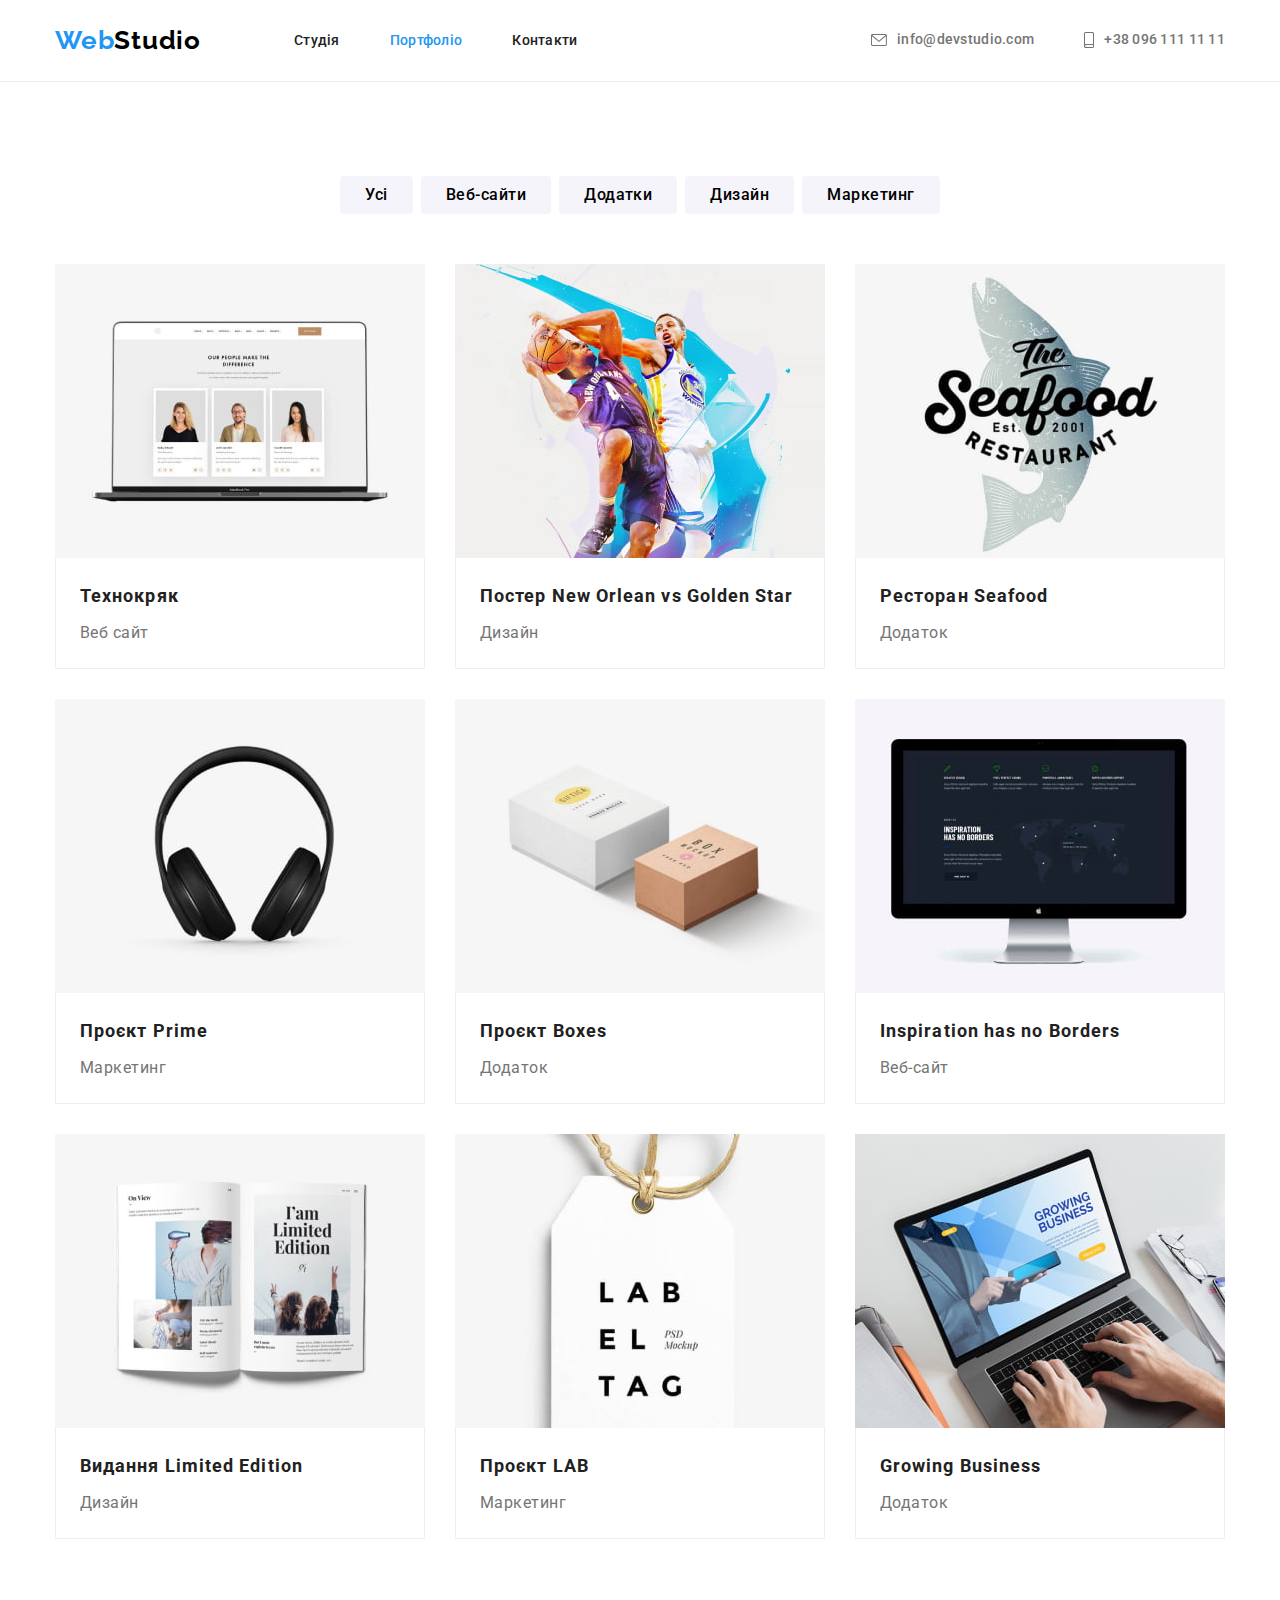
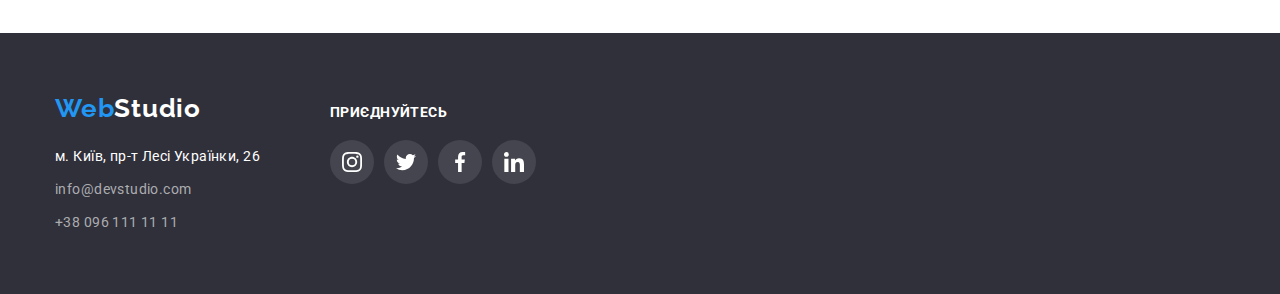
==== portfolio.html @ 72d2dbab "Initial commit" ====
<!DOCTYPE html>
<html lang="en">

<head>
  <meta charset="UTF-8" />
  <meta http-equiv="X-UA-Compatible" content="IE=edge" />
  <meta name="viewport" content="width=device-width, initial-scale=1.0" />
  <title>goit-markup-hw-04</title>
  <link rel="preconnect" href="https://fonts.googleapis.com" />
  <link rel="preconnect" href="https://fonts.gstatic.com" crossorigin />
  <link href="https://fonts.googleapis.com/css2?family=Raleway:wght@700&family=Roboto:wght@400;500;700;900&display=swap"
    rel="stylesheet" />
  <link href="./css/modern-normalize.css" rel="stylesheet" />
  <link href="./css/styles.css" rel="stylesheet" />
</head>

<body>
  <header class="header">
    <div class="container header-line">
      <a class="header-logo-link link" href="./index.html">Web<span class="header-logo-link-text">Studio</span>
      </a>
      <nav class="header-navigation">
        <ul class="header-navigation-list list">
          <li class="header-navigation-item">
            <a class="header-navigation-item-link link" href="./index.html">Студія</a>
          </li>
          <li class="header-navigation-item">
            <a class="header-navigation-item-link link current " href="./portfolio.html">Портфоліо</a>
          </li>
          <li class="header-navigation-item">
            <a class="header-navigation-item-link link" href="#">Контакти</a>
          </li>
        </ul>
      </nav>
      <ul class="header-contacts-list list">
        <li class="header-contacts-item">
          <a class="header-contacts-item-link link" href="mailto:info@devstudio.com">
            <svg class="header-icon" width="16" height="12">
              <use href="./images/svg-icons/icons.svg#icon-envelope"></use>
            </svg>info@devstudio.com</a>
        </li>
        <li class="header-contacts-item">
          <a class="header-contacts-item-link link" href="tel:+380961111111">
            <svg class="header-icon" width="10" height="16">
              <use href="./images/svg-icons/icons.svg#icon-smartphone"></use>
            </svg>+38 096 111 11 11</a>
        </li>
      </ul>
    </div>
  </header>

  <main>
    <section class="section-portfolio section">
      <div class="container">
        <h1 class="visually-hidden">Проекти</h1>
        <ul class="portfolio-buttons-list list">
          <li class="portfolio-buttons-item"> <button type="button" class="portfolio-buttons">Усі</button></li>
          <li class="portfolio-buttons-item"><button type="button" class="portfolio-buttons">Веб-сайти</button></li>
          <li class="portfolio-buttons-item"><button type="button" class="portfolio-buttons">Додатки</button></li>
          <li class="portfolio-buttons-item"><button type="button" class="portfolio-buttons">Дизайн</button></li>
          <li class="portfolio-buttons-item"><button type="button" class="portfolio-buttons">Маркетинг</button></li>
        </ul>

        <ul class="portfolio-list list">
          <li class="portfolio-item">
            <a href="#" class="portfolio-list-link link">
              <img src="./images/portfolio/portf-foto.jpg" width="370" height="294" alt="photo technocryak" />
              <div class="portfolio-indents">
                <h2 class="portfolio-item-name">Технокряк</h2>
                <p class="portfolio-item-function">Веб сайт</p>
              </div>
            </a>
          </li>
          <li class="portfolio-item">
            <a href="#" class="portfolio-list-link link">
              <img src="./images/portfolio/portf-basket.jpg" width="370" height="294"
                alt="photo new orlean vs golden star" />
              <div class="portfolio-indents">
                <h2 class="portfolio-item-name">Постер New Orlean vs Golden Star</h2>
                <p class="portfolio-item-function">Дизайн</p>
              </div>
            </a>
          </li>
          <li class="portfolio-item">
            <a href="#" class="portfolio-list-link link">
              <img src="./images/portfolio/portf-seafood.jpg" width="370" height="294" alt="photo sea food" />
              <div class="portfolio-indents">
                <h2 class="portfolio-item-name">Ресторан Seafood</h2>
                <p class="portfolio-item-function">Додаток</p>
              </div>
            </a>
          </li>
          <li class="portfolio-item">
            <a href="#" class="portfolio-list-link link">
              <img src="./images/portfolio/portf-prime.jpg" width="370" height="294" alt="photo prime" />
              <div class="portfolio-indents">
                <h2 class="portfolio-item-name">Проєкт Prime</h2>
                <p class="portfolio-item-function">Маркетинг</p>
              </div>
            </a>
          </li>
          <li class="portfolio-item">
            <a href="#" class="portfolio-list-link link">
              <img src="./images/portfolio/portf-boxes.jpg" width="370" height="294" alt="photo boxes" />
              <div class="portfolio-indents">
                <h2 class="portfolio-item-name">Проєкт Boxes</h2>
                <p class="portfolio-item-function">Додаток</p>
              </div>
            </a>
          </li>
          <li class="portfolio-item">
            <a href="#" class="portfolio-list-link link">
              <img src="./images/portfolio/portf-inspiration.jpg" width="370" height="294" alt="photo inspiration" />
              <div class="portfolio-indents">
                <h2 class="portfolio-item-name">Inspiration has no Borders</h2>
                <p class="portfolio-item-function">Веб-сайт</p>
              </div>
            </a>
          </li>
          <li class="portfolio-item">
            <a href="#" class="portfolio-list-link link">
              <img src="./images/portfolio/portf-limited.jpg" width="370" height="294" alt="photo limited edition" />
              <div class="portfolio-indents">
                <h2 class="portfolio-item-name">Видання Limited Edition</h2>
                <p class="portfolio-item-function">Дизайн</p>
              </div>
            </a>
          </li>
          <li class="portfolio-item">
            <a href="#" class="portfolio-list-link link">
              <img src="./images/portfolio/portf-lab.jpg" width="370" height="294" alt="photo project lab" />
              <div class="portfolio-indents">
                <h2 class="portfolio-item-name">Проєкт LAB</h2>
                <p class="portfolio-item-function">Маркетинг</p>
              </div>
            </a>
          </li>
          <li class="portfolio-item">
            <a href="#" class="portfolio-list-link link">
              <img src="./images/portfolio/portf-growing.jpg" width="370" height="294" alt="photo growing business" />
              <div class="portfolio-indents">
                <h2 class="portfolio-item-name">Growing Business</h2>
                <p class="portfolio-item-function">Додаток</p>
              </div>
            </a>
          </li>
        </ul>
      </div>
    </section>
  </main>
  <footer class="footer">
    <div class="container footer-flex">
      <div class="footer-div-address">
        <a class="footer-logo-link link" href="#">Web<span class="footer-logo-link-text">Studio</span></a>
        <address class="footer-address">
          <ul class="list">
            <li class="footer-address-item">
              <a class="footer-item-contacts-link link" href="https://goo.gl/maps/wLXQXu6J5ZDQXyrRA" target="_blank"
                rel="noopener nofollow noreferrer">м. Київ, пр-т Лесі Українки, 26</a>
            </li>
            <li class="footer-address-item">
              <a class="footer-item-link link" href="mailto:info@devstudio.com">info@devstudio.com</a>
            </li>
            <li class="footer-address-item">
              <a class="footer-item-link link" href="tel:+380961111111">+38 096 111 11 11</a>
            </li>
          </ul>
        </address>
      </div>
      <!-- join -->
      <div class="footer-join">
        <p class="footer-join-title">Приєднуйтесь</p>
        <ul class="footer-join-list list">
          <li class="footer-join-item"><a class="footer-join-link link" href="#">
              <svg class="footer-join-icon" width="20" height="20">
                <use href="./images/svg-icons/icons.svg#icon-instagram"></use>
              </svg>
            </a>
          </li>
          <li class="footer-join-item"><a class="footer-join-link link" href="#">
              <svg class="footer-join-icon" width="20" height="20">
                <use href="./images/svg-icons/icons.svg#icon-twitter"></use>
              </svg>
            </a>
          </li>
          <li class="footer-join-item"><a class="footer-join-link link" href="#">
              <svg class="footer-join-icon" width="20" height="20">
                <use href="./images/svg-icons/icons.svg#icon-facebook"></use>
              </svg>
            </a>
          </li>
          <li class="footer-join-item"><a class="footer-join-link link" href="#">
              <svg class="footer-join-icon" width="20" height="20">
                <use href="./images/svg-icons/icons.svg#icon-linkedin"></use>
              </svg>
            </a>
          </li>
        </ul>
      </div>
    </div>
  </footer>
</body>

</html>
---- css/styles.css ----
/* Variables */
:root {
  --basic-dark: #2f303a;
  --basic-blue: #2196f3;
  --basic-white: #fff;
  --basic-gray: rgba(255, 255, 255, 0.6);
  --join-link-background: rgba(255, 255, 255, 0.1);
  --text-grey-footer: #acacb0;
  --text-black-full: #000;
  --text-black-color: #212121;
  --text-lightgray-color: #757575;
  --background-our-team: #f5f4fa;
  --secondary-accent-color: #188CE8;
  --social-icons-grey: #AFB1B8;
  --portfolio-indents: #eeeeee;
  --header-border-color: #ececec;
  --font-logo: "Raleway", sans-serif;
  --font-main: "Roboto", sans-serif;
}

body {
  font-family: var(--font-main);
  font-size: 14px;
  letter-spacing: 0.03em;
  font-style: normal;
  color: var(--text-black-color);
}

*,
*::before,
*::after {
  box-sizing: border-box;
}

h1,
h2,
h3,
p {
  margin: 0;
}

img {
  display: block;
  max-width: 100%;
  height: auto;
}

.list {
  padding: 0;
  margin: 0;
  list-style: none;
}

.link {
  text-decoration: none;
}

/*****HEADER start*****/
.container {
  width: 1200px;
  margin-left: auto;
  margin-right: auto;
  padding-left: 15px;
  padding-right: 15px;
}

.section {
  padding-top: 94px;
  padding-bottom: 94px;
}

.header-line,
.header-navigation-list,
.header-contacts-list {
  display: flex;
  align-items: center;
}

.header-logo-link {
  margin-right: 93px;
}

.header-contacts-list {
  margin-left: auto;
}

.header-navigation-item:not(:last-child) {
  margin-right: 50px;
}

.header-navigation-list,
.header-contacts-list {
  padding-top: 32px;
  padding-bottom: 32px;
}

.header-contacts-item:not(:last-child) {
  margin-right: 50px;
}

.header {
  border-bottom: 1px solid var(--header-border-color);
}

.header-logo-link,
.footer-logo-link {
  color: var(--basic-blue);
  font-family: var(--font-logo);
  font-weight: 700;
  font-size: 26px;
  line-height: 1.19;
  letter-spacing: 0.03em;
}

.header-logo-link-text,
.footer-logo-link-text {
  color: var(--text-black-full);
}

.header-navigation-item-link.current {
  color: var(--basic-blue);
}

.header-navigation-item-link:hover,
.header-contacts-item-link:hover,
.footer-item-contacts-link:hover,
.footer-item-link:hover,
.header-navigation-item-link:focus,
.header-contacts-item-link:focus,
.footer-item-contacts-link:focus,
.footer-item-link:focus {
  color: var(--basic-blue);
}

.header-navigation-item-link,
.header-contacts-item-link {
  font-weight: 500;
  Line-height: 1.14;
  letter-spacing: 0.02em;
}

.header-navigation-item-link {
  color: var(--text-black-color);
}

.header-contacts-item-link {
  display: flex;
  align-items: center;
  color: var(--text-lightgray-color);
}

.header-icon {
  margin-right: 10px;
  fill: currentColor;
}

/*************** MAIN start *******************/
/*****section - effective-solutions-HERO start*****/
.section-effective-solutions {
  padding: 200px 0;
  margin: 0;
  background-color: var(--basic-dark);
  text-align: center;
}

.hero-bg {
  max-width: 1600px;
  margin-left: auto;
  margin-right: auto;
  background-image: linear-gradient(to right,
      rgba(47, 48, 58, 0.4),
      rgba(47, 48, 58, 0.4)),
    url(../images/hero-bg/hero-bg.jpg);
  background-repeat: no-repeat;
  background-position: center;
  background-size: cover;
}

.effective-solutions-title {
  margin: 0;
  margin-bottom: 30px;
  color: var(--basic-white);
  font-weight: 900;
  font-size: 44px;
  line-height: calc(60/44);
  letter-spacing: 0.06em;
  text-transform: uppercase;
  text-align: center;
}

.effective-solutions-buttons {
  display: inline-block;
  padding: 10px 32px;
  background-color: var(--basic-blue);
  color: var(--basic-white);
  font-weight: 700;
  font-size: 16px;
  line-height: 1.87;
  letter-spacing: 0.06em;
  border: 1px solid transparent;
  border-radius: 4px;
  box-shadow: 0px 4px 4px rgb(0 0 0 / 15%);
  cursor: pointer;
}

.effective-solutions-buttons:hover {
  background-color: var(--secondary-accent-color);
}

/*****section - features start*****/
.visually-hidden {
  position: absolute;
  width: 1px;
  height: 1px;
  margin: -1px;
  border: 0;
  padding: 0;
  white-space: nowrap;
  clip-path: inset(100%);
  clip: rect(0 0 0 0);
  overflow: hidden;
}

.features-item-div {
  display: flex;
  align-items: center;
  justify-content: center;
  width: 270px;
  height: 120px;
  margin-bottom: 30px;
  background-color: var(--background-our-team);
  border-radius: 4px;
}

.features-icon-group {
  width: 70px;
  height: 70px;
}

.features-item-title {
  margin-bottom: 10px;
  font-weight: 700;
  font-size: 14px;
  line-height: calc(16.41/14);
  text-transform: uppercase;
}

.features-list {
  display: flex;
}

.features-item {
  margin-right: 30px;
  width: 270px;
}

.features-item:last-child {
  margin-right: 0;
}

.features-list-text {
  color: var(--text-lightgray-color);
  line-height: calc(24/14);
}

/*****section - our-business start*****/
.our-business-title,
.our-team-title,
.section-clients-title {
  margin: 0;
  padding: 0;
  margin-bottom: 50px;
  font-weight: 700;
  font-size: 36px;
  line-height: 1.17;
  letter-spacing: 0.03em;
  text-align: center;
}

.section-our-business {
  padding-top: 0;
}

.our-business-list {
  display: flex;
  justify-content: space-between;
  flex-wrap: wrap;
}

.our-business-item:not(:last-child) {
  margin-right: 30px;
}

/*****section - our-team start*****/
.section-our-team {
  background-color: var(--background-our-team);
}

.our-team-item-name {
  margin-bottom: 10px;
  margin-top: 0;
  font-weight: 500;
  font-size: 16px;
  line-height: 1.19;
  text-align: center;
  letter-spacing: 0.03em;
}

.our-team-item-function {
  margin: 0;
  font-size: 16px;
  color: var(--text-lightgray-color);
  line-height: 1.19;
  letter-spacing: 0.03em;
  text-align: center;
}

.our-team-list {
  display: flex;
  flex-wrap: wrap;
  justify-content: space-between;
}

.our-team-item {
  background-color: var(--basic-white);
  margin-right: 30px;
  box-shadow: 0px 1px 3px rgba(0, 0, 0, 0.12),
    0px 1px 1px rgba(0, 0, 0, 0.14),
    0px 2px 1px rgba(0, 0, 0, 0.2);
  border-radius: 0px 0px 4px 4px;
}

.our-team-item:last-child {
  margin-right: 0;
}

.our-team-indents {
  padding-top: 30px;
  padding-bottom: 30px;
}

/*------ icons social-media ------*/
.social-media {
  display: flex;
  justify-content: center;
  margin-top: 16px;
}

.social-media-item:not(:last-child) {
  margin-right: 10px;
}

.social-media-link {
  display: flex;
  align-items: center;
  justify-content: center;
  width: 44px;
  height: 44px;
  color: var(--social-icons-grey);
  border-radius: 50%;
}

.social-media-link:hover,
.social-media-link:focus {
  background-color: var(--basic-blue);
  color: var(--basic-white);
}

.social-media-icon {
  fill: currentColor;
}

/*--- section ---clients */
.clients-list {
  display: flex;
  justify-content: center;
}

.clients-item:not(:last-child) {
  margin-right: 30px;
}

.clients-link {
  display: flex;
  justify-content: center;
  align-items: center;
  width: 170px;
  height: 92px;
  color: var(--social-icons-grey);
  border: 1px solid var(--social-icons-grey);
  border-radius: 4px;
}

.clients-link:hover,
.clients-link:focus {
  color: var(--basic-blue);
  border-color: var(--basic-blue);
}

.clients-logo {
  fill: currentColor;
}

/*****FOOTER start*****/
.footer {
  background-color: var(--basic-dark);
  padding: 60px 0;
}

.footer-flex {
  display: flex;
  align-items: baseline;
}

.footer-logo-link {
  display: block;
  margin-bottom: 20px;
  line-height: calc(31/26);
}

.footer-item-link {
  color: var(--text-grey-footer);
}

.footer-item-contacts-link,
.footer-logo-link-text {
  color: var(--basic-white);
}

.footer-item-contacts-link,
.footer-item-link {
  line-height: calc(24/14);
  font-style: normal;
  letter-spacing: 0.03em;
}

.footer-div-address {
  margin-right: 70px;
}

.footer-address {
  font-style: normal;
}

.footer-address-item:not(:last-child) {
  margin-bottom: 9px;
}

.footer-join-title {
  margin-bottom: 20px;
  font-weight: bold;
  line-height: calc(16/14);
  color: var(--basic-white);
  text-transform: uppercase;
}

.footer-join-list {
  display: flex;
}

.footer-join-item:not(:last-child) {
  margin-right: 10px;
}

.footer-join-link {
  display: flex;
  justify-content: center;
  align-items: center;
  width: 44px;
  height: 44px;
  color: var(--basic-white);
  background-color: var(--join-link-background);
  border-radius: 50%;
}

.footer-join-link:hover,
.footer-join-link:focus {
  background-color: var(--basic-blue);
}

.footer-join-icon {
  fill: currentColor;
}

/*****PORTFOLIO start*****/
.portfolio-buttons-list,
.portfolio-list {
  display: flex;
  justify-content: center;
  flex-wrap: wrap;
}

.portfolio-buttons-list {
  margin-bottom: 50px;
}

.portfolio-buttons {
  padding: 6px 22px;
  border-radius: 4px;
  font-family: var(--font-main);
  font-weight: 500;
  font-size: 16px;
  line-height: calc(26/16);
  letter-spacing: 0.03em;
  background-color: var(--background-our-team);
  text-align: center;
  border: none;
}

.portfolio-buttons:first-child {
  padding: 6px 25px;
}

.portfolio-buttons-item:not(:last-child) {
  margin-right: 8px;
}

.portfolio-buttons:hover,
.portfolio-buttons:focus {
  background-color: var(--basic-blue);
  color: var(--basic-white);
  box-shadow: 0px 3px 1px rgb(0 0 0 / 10%), 0px 1px 2px rgb(0 0 0 / 8%), 0px 2px 2px rgb(0 0 0 / 12%);
}

.portfolio-buttons:hover {
  cursor: pointer;
}

.portfolio-item-name,
.portfolio-item-function {
  margin: 0;
}

.portfolio-item {
  width: 370px;
  margin-right: 30px;
  margin-bottom: 30px;
}

.portfolio-item:nth-child(3n) {
  margin-right: 0;
}

.portfolio-item:nth-last-child(-n+3) {
  margin-bottom: 0;
}

.portfolio-item-name {
  margin-bottom: 4px;
  font-weight: 700;
  font-size: 18px;
  line-height: 2;
  letter-spacing: 0.06em;
  color: var(--text-black-color);
}

.portfolio-item-function {
  font-size: 16px;
  line-height: calc(30/16);
  letter-spacing: 0.03em;
  color: var(--text-lightgray-color);
}

.portfolio-indents {
  padding: 20px 24px;
  border-right: 1px solid var(--portfolio-indents);
  border-bottom: 1px solid var(--portfolio-indents);
  border-left: 1px solid var(--portfolio-indents);
}

.portfolio-list-link:hover,
.portfolio-list-link:focus {
  display: block;
  box-shadow: 0px 1px 1px rgba(0, 0, 0, 0.12),
    0px 4px 4px rgba(0, 0, 0, 0.06),
    1px 4px 6px rgba(0, 0, 0, 0.16);
}
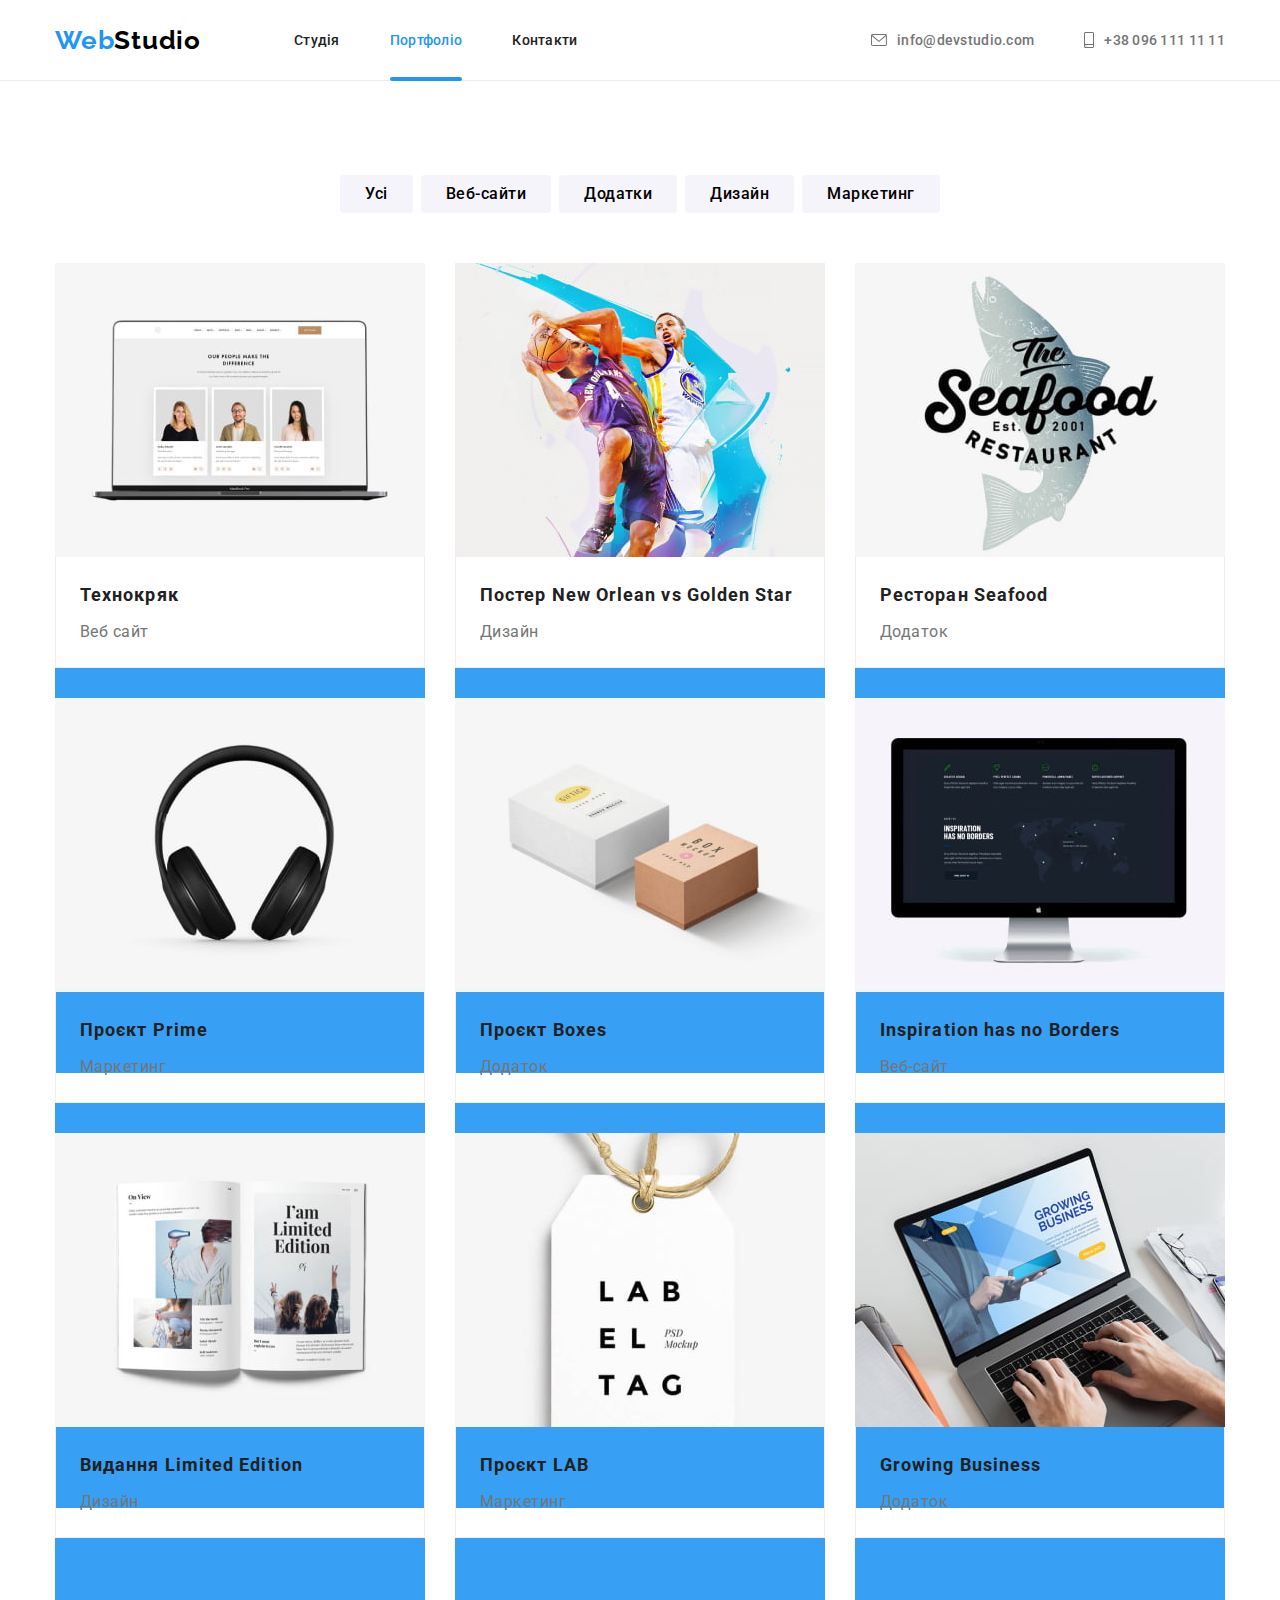
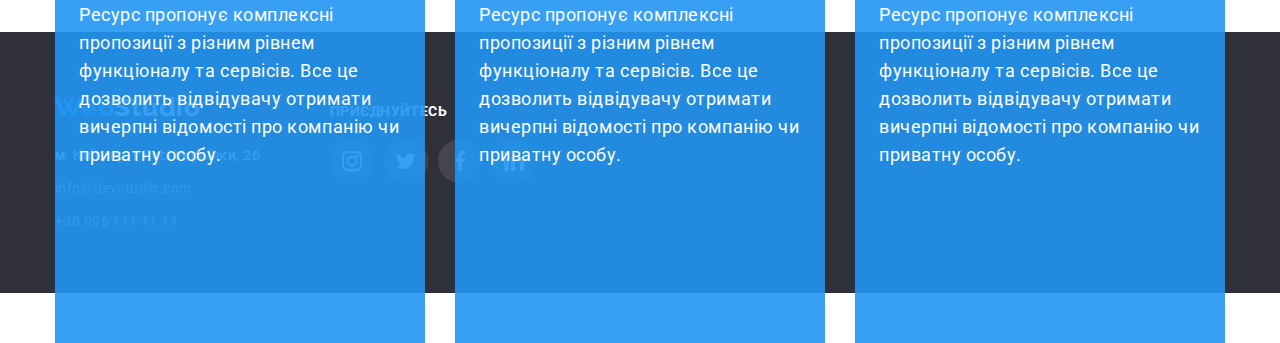
==== commit c4ab7613: "adding overlay - portfolio (does not work properly)" ====
--- a/portfolio.html
+++ b/portfolio.html
@@ -5,7 +5,7 @@
   <meta charset="UTF-8" />
   <meta http-equiv="X-UA-Compatible" content="IE=edge" />
   <meta name="viewport" content="width=device-width, initial-scale=1.0" />
-  <title>goit-markup-hw-04</title>
+  <title>goit-markup-hw-05</title>
   <link rel="preconnect" href="https://fonts.googleapis.com" />
   <link rel="preconnect" href="https://fonts.gstatic.com" crossorigin />
   <link href="https://fonts.googleapis.com/css2?family=Raleway:wght@700&family=Roboto:wght@400;500;700;900&display=swap"
@@ -65,6 +65,13 @@
           <li class="portfolio-item">
             <a href="#" class="portfolio-list-link link">
               <img src="./images/portfolio/portf-foto.jpg" width="370" height="294" alt="photo technocryak" />
+              <div class="portfolio-overlay">
+                <p class="portfolio-overlay-description">Ресурс пропонує комплексні пропозиції з різним рівнем
+                  функціоналу
+                  та сервісів. Все це дозволить відвідувачу отримати
+                  вичерпні відомості про компанію чи приватну особу.
+                </p>
+              </div>
               <div class="portfolio-indents">
                 <h2 class="portfolio-item-name">Технокряк</h2>
                 <p class="portfolio-item-function">Веб сайт</p>
@@ -75,6 +82,13 @@
             <a href="#" class="portfolio-list-link link">
               <img src="./images/portfolio/portf-basket.jpg" width="370" height="294"
                 alt="photo new orlean vs golden star" />
+              <div class="portfolio-overlay">
+                <p class="portfolio-overlay-description">Ресурс пропонує комплексні пропозиції з різним рівнем
+                  функціоналу
+                  та сервісів. Все це дозволить відвідувачу отримати
+                  вичерпні відомості про компанію чи приватну особу.
+                </p>
+              </div>
               <div class="portfolio-indents">
                 <h2 class="portfolio-item-name">Постер New Orlean vs Golden Star</h2>
                 <p class="portfolio-item-function">Дизайн</p>
@@ -84,6 +98,13 @@
           <li class="portfolio-item">
             <a href="#" class="portfolio-list-link link">
               <img src="./images/portfolio/portf-seafood.jpg" width="370" height="294" alt="photo sea food" />
+              <div class="portfolio-overlay">
+                <p class="portfolio-overlay-description">Ресурс пропонує комплексні пропозиції з різним рівнем
+                  функціоналу
+                  та сервісів. Все це дозволить відвідувачу отримати
+                  вичерпні відомості про компанію чи приватну особу.
+                </p>
+              </div>
               <div class="portfolio-indents">
                 <h2 class="portfolio-item-name">Ресторан Seafood</h2>
                 <p class="portfolio-item-function">Додаток</p>
@@ -93,6 +114,13 @@
           <li class="portfolio-item">
             <a href="#" class="portfolio-list-link link">
               <img src="./images/portfolio/portf-prime.jpg" width="370" height="294" alt="photo prime" />
+              <div class="portfolio-overlay">
+                <p class="portfolio-overlay-description">Ресурс пропонує комплексні пропозиції з різним рівнем
+                  функціоналу
+                  та сервісів. Все це дозволить відвідувачу отримати
+                  вичерпні відомості про компанію чи приватну особу.
+                </p>
+              </div>
               <div class="portfolio-indents">
                 <h2 class="portfolio-item-name">Проєкт Prime</h2>
                 <p class="portfolio-item-function">Маркетинг</p>
@@ -102,6 +130,13 @@
           <li class="portfolio-item">
             <a href="#" class="portfolio-list-link link">
               <img src="./images/portfolio/portf-boxes.jpg" width="370" height="294" alt="photo boxes" />
+              <div class="portfolio-overlay">
+                <p class="portfolio-overlay-description">Ресурс пропонує комплексні пропозиції з різним рівнем
+                  функціоналу
+                  та сервісів. Все це дозволить відвідувачу отримати
+                  вичерпні відомості про компанію чи приватну особу.
+                </p>
+              </div>
               <div class="portfolio-indents">
                 <h2 class="portfolio-item-name">Проєкт Boxes</h2>
                 <p class="portfolio-item-function">Додаток</p>
@@ -111,6 +146,13 @@
           <li class="portfolio-item">
             <a href="#" class="portfolio-list-link link">
               <img src="./images/portfolio/portf-inspiration.jpg" width="370" height="294" alt="photo inspiration" />
+              <div class="portfolio-overlay">
+                <p class="portfolio-overlay-description">Ресурс пропонує комплексні пропозиції з різним рівнем
+                  функціоналу
+                  та сервісів. Все це дозволить відвідувачу отримати
+                  вичерпні відомості про компанію чи приватну особу.
+                </p>
+              </div>
               <div class="portfolio-indents">
                 <h2 class="portfolio-item-name">Inspiration has no Borders</h2>
                 <p class="portfolio-item-function">Веб-сайт</p>
@@ -120,6 +162,13 @@
           <li class="portfolio-item">
             <a href="#" class="portfolio-list-link link">
               <img src="./images/portfolio/portf-limited.jpg" width="370" height="294" alt="photo limited edition" />
+              <div class="portfolio-overlay">
+                <p class="portfolio-overlay-description">Ресурс пропонує комплексні пропозиції з різним рівнем
+                  функціоналу
+                  та сервісів. Все це дозволить відвідувачу отримати
+                  вичерпні відомості про компанію чи приватну особу.
+                </p>
+              </div>
               <div class="portfolio-indents">
                 <h2 class="portfolio-item-name">Видання Limited Edition</h2>
                 <p class="portfolio-item-function">Дизайн</p>
@@ -129,6 +178,13 @@
           <li class="portfolio-item">
             <a href="#" class="portfolio-list-link link">
               <img src="./images/portfolio/portf-lab.jpg" width="370" height="294" alt="photo project lab" />
+              <div class="portfolio-overlay">
+                <p class="portfolio-overlay-description">Ресурс пропонує комплексні пропозиції з різним рівнем
+                  функціоналу
+                  та сервісів. Все це дозволить відвідувачу отримати
+                  вичерпні відомості про компанію чи приватну особу.
+                </p>
+              </div>
               <div class="portfolio-indents">
                 <h2 class="portfolio-item-name">Проєкт LAB</h2>
                 <p class="portfolio-item-function">Маркетинг</p>
@@ -138,6 +194,13 @@
           <li class="portfolio-item">
             <a href="#" class="portfolio-list-link link">
               <img src="./images/portfolio/portf-growing.jpg" width="370" height="294" alt="photo growing business" />
+              <div class="portfolio-overlay">
+                <p class="portfolio-overlay-description">Ресурс пропонує комплексні пропозиції з різним рівнем
+                  функціоналу
+                  та сервісів. Все це дозволить відвідувачу отримати
+                  вичерпні відомості про компанію чи приватну особу.
+                </p>
+              </div>
               <div class="portfolio-indents">
                 <h2 class="portfolio-item-name">Growing Business</h2>
                 <p class="portfolio-item-function">Додаток</p>
--- a/css/styles.css
+++ b/css/styles.css
@@ -12,7 +12,9 @@
   --background-our-team: #f5f4fa;
   --secondary-accent-color: #188CE8;
   --social-icons-grey: #AFB1B8;
+  --our-business-text: rgba(47, 48, 58, 0.8);
   --portfolio-indents: #eeeeee;
+  --portfolio-overlay: rgba(33, 150, 243, 0.9);
   --header-border-color: #ececec;
   --font-logo: "Raleway", sans-serif;
   --font-main: "Roboto", sans-serif;
@@ -88,7 +90,6 @@
   margin-right: 50px;
 }
 
-.header-navigation-list,
 .header-contacts-list {
   padding-top: 32px;
   padding-bottom: 32px;
@@ -132,15 +133,31 @@
   color: var(--basic-blue);
 }
 
+.header-navigation-item-link.current::after {
+  position: absolute;
+  display: block;
+  content: '';
+  width: 100%;
+  height: 4px;
+  border-radius: 2px;
+  bottom: -1px;
+  background-color: var(--basic-blue);
+}
+
 .header-navigation-item-link,
 .header-contacts-item-link {
   font-weight: 500;
-  Line-height: 1.14;
+  Line-height: calc(16/14);
   letter-spacing: 0.02em;
 }
 
 .header-navigation-item-link {
+  position: relative;
+  display: block;
+  padding-top: 32px;
+  padding-bottom: 32px;
   color: var(--text-black-color);
+  transition: color 400ms cubic-bezier(0.4, 0, 0.2, 1);
 }
 
 .header-contacts-item-link {
@@ -291,6 +308,10 @@
   margin-right: 30px;
 }
 
+.our-business-item {
+  position: relative;
+}
+
 /*****section - our-team start*****/
 .section-our-team {
   background-color: var(--background-our-team);
@@ -339,6 +360,21 @@
   padding-bottom: 30px;
 }
 
+.our-business-text {
+  position: absolute;
+  bottom: 0;
+  left: 0;
+  width: 100%;
+  padding: 27px 0px;
+  font-weight: 700;
+  line-height: calc(16/14);
+  letter-spacing: 0.03em;
+  text-align: center;
+  text-transform: uppercase;
+  color: var(--basic-white);
+  background-color: var(--our-business-text);
+}
+
 /*------ icons social-media ------*/
 .social-media {
   display: flex;
@@ -574,4 +610,86 @@
   box-shadow: 0px 1px 1px rgba(0, 0, 0, 0.12),
     0px 4px 4px rgba(0, 0, 0, 0.06),
     1px 4px 6px rgba(0, 0, 0, 0.16);
+}
+
+.portfolio-list-link {
+  position: relative;
+  overflow: hidden;
+}
+
+.portfolio-item:hover .portfolio-overlay {
+  transform: translateY(0);
+}
+
+.portfolio-overlay {
+  position: absolute;
+  display: inline-block;
+  content: '';
+  width: 100%;
+  height: 100%;
+  top: 0;
+  left: 0;
+  background-color: var(--portfolio-overlay);
+  transform: translateY(100%);
+  transition: transform 400ms cubic-bezier(0.4, 0, 0.2, 1);
+}
+
+.portfolio-overlay-description {
+  position: absolute;
+  top: 0;
+  left: 0;
+  padding: 63px 24px;
+  font-size: 18px;
+  line-height: calc(28/18);
+  letter-spacing: 0.03em;
+  color: var(--basic-white);
+}
+
+/* Modal window */
+.backdrop {
+  position: fixed;
+  display: flex;
+  align-items: center;
+  justify-content: center;
+  top: 0;
+  width: 100vw;
+  height: 100vh;
+  background-color: rgba(0, 0, 0, 0.2);
+  transition: opacity 400ms cubic-bezier(0.4, 0, 0.2, 1), visibility 400ms cubic-bezier(0.4, 0, 0.2, 1);
+}
+
+.is-hidden {
+  opacity: 0;
+  pointer-events: none;
+}
+
+.backdrop.is-hidden .modal {
+  transform: scale(2);
+}
+
+.modal {
+  position: relative;
+  width: 528px;
+  min-height: 581px;
+  background-color: var(--basic-white);
+  transition: transform 400ms cubic-bezier(0.7, 0, 0.2, 1);
+  transform: scale(1);
+}
+
+.close-btn {
+  position: absolute;
+  display: flex;
+  align-items: center;
+  justify-content: center;
+  right: 8px;
+  top: 8px;
+  background-color: transparent;
+  width: 30px;
+  height: 30px;
+  border: 1px solid var(--text-black-full);
+  border-radius: 5px;
+}
+
+.close-btn:hover {
+  cursor: pointer;
 }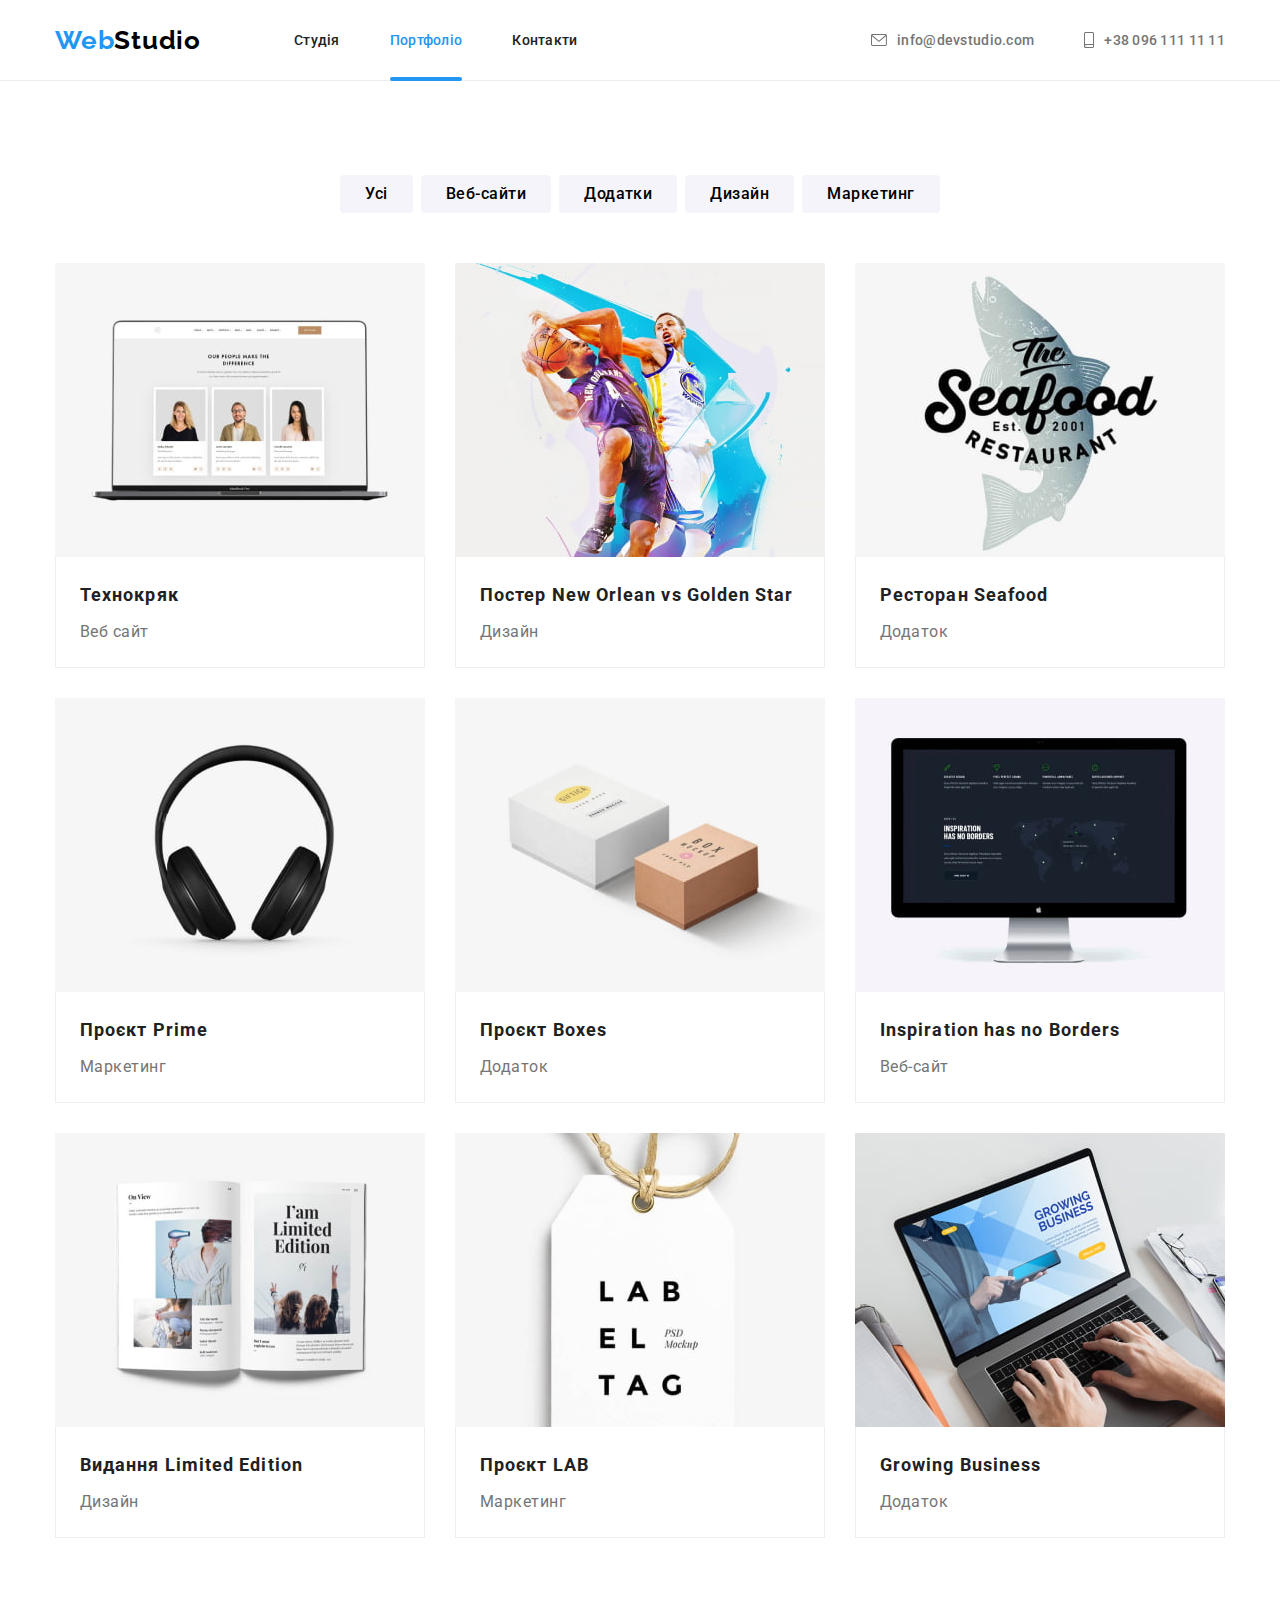
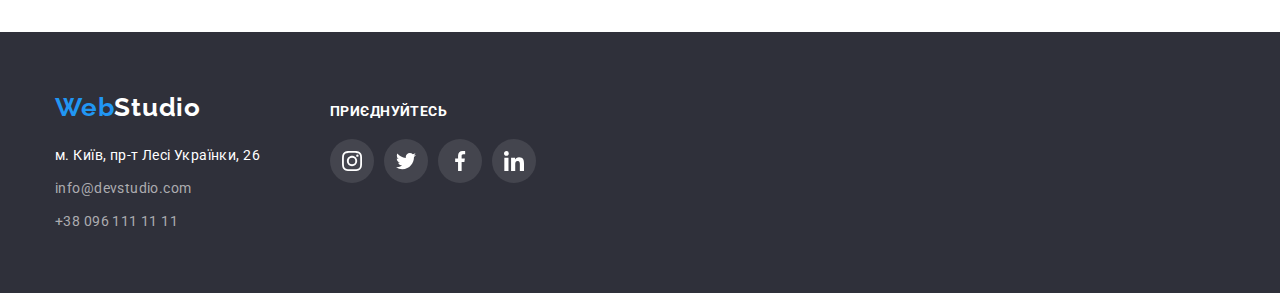
==== commit 1c1958c0: "adding overlay - portfolio" ====
--- a/portfolio.html
+++ b/portfolio.html
@@ -64,13 +64,15 @@
         <ul class="portfolio-list list">
           <li class="portfolio-item">
             <a href="#" class="portfolio-list-link link">
-              <img src="./images/portfolio/portf-foto.jpg" width="370" height="294" alt="photo technocryak" />
-              <div class="portfolio-overlay">
-                <p class="portfolio-overlay-description">Ресурс пропонує комплексні пропозиції з різним рівнем
-                  функціоналу
-                  та сервісів. Все це дозволить відвідувачу отримати
-                  вичерпні відомості про компанію чи приватну особу.
-                </p>
+              <div class="portfolio-description">
+                <img src="./images/portfolio/portf-foto.jpg" width="370" height="294" alt="photo technocryak" />
+                <div class="portfolio-overlay">
+                  <p class="portfolio-overlay-description">Ресурс пропонує комплексні пропозиції з різним рівнем
+                    функціоналу
+                    та сервісів. Все це дозволить відвідувачу отримати
+                    вичерпні відомості про компанію чи приватну особу.
+                  </p>
+                </div>
               </div>
               <div class="portfolio-indents">
                 <h2 class="portfolio-item-name">Технокряк</h2>
@@ -80,14 +82,16 @@
           </li>
           <li class="portfolio-item">
             <a href="#" class="portfolio-list-link link">
-              <img src="./images/portfolio/portf-basket.jpg" width="370" height="294"
-                alt="photo new orlean vs golden star" />
-              <div class="portfolio-overlay">
-                <p class="portfolio-overlay-description">Ресурс пропонує комплексні пропозиції з різним рівнем
-                  функціоналу
-                  та сервісів. Все це дозволить відвідувачу отримати
-                  вичерпні відомості про компанію чи приватну особу.
-                </p>
+              <div class="portfolio-description">
+                <img src="./images/portfolio/portf-basket.jpg" width="370" height="294"
+                  alt="photo new orlean vs golden star" />
+                <div class="portfolio-overlay">
+                  <p class="portfolio-overlay-description">Ресурс пропонує комплексні пропозиції з різним рівнем
+                    функціоналу
+                    та сервісів. Все це дозволить відвідувачу отримати
+                    вичерпні відомості про компанію чи приватну особу.
+                  </p>
+                </div>
               </div>
               <div class="portfolio-indents">
                 <h2 class="portfolio-item-name">Постер New Orlean vs Golden Star</h2>
@@ -97,13 +101,15 @@
           </li>
           <li class="portfolio-item">
             <a href="#" class="portfolio-list-link link">
-              <img src="./images/portfolio/portf-seafood.jpg" width="370" height="294" alt="photo sea food" />
-              <div class="portfolio-overlay">
-                <p class="portfolio-overlay-description">Ресурс пропонує комплексні пропозиції з різним рівнем
-                  функціоналу
-                  та сервісів. Все це дозволить відвідувачу отримати
-                  вичерпні відомості про компанію чи приватну особу.
-                </p>
+              <div class="portfolio-description">
+                <img src="./images/portfolio/portf-seafood.jpg" width="370" height="294" alt="photo sea food" />
+                <div class="portfolio-overlay">
+                  <p class="portfolio-overlay-description">Ресурс пропонує комплексні пропозиції з різним рівнем
+                    функціоналу
+                    та сервісів. Все це дозволить відвідувачу отримати
+                    вичерпні відомості про компанію чи приватну особу.
+                  </p>
+                </div>
               </div>
               <div class="portfolio-indents">
                 <h2 class="portfolio-item-name">Ресторан Seafood</h2>
@@ -113,13 +119,15 @@
           </li>
           <li class="portfolio-item">
             <a href="#" class="portfolio-list-link link">
-              <img src="./images/portfolio/portf-prime.jpg" width="370" height="294" alt="photo prime" />
-              <div class="portfolio-overlay">
-                <p class="portfolio-overlay-description">Ресурс пропонує комплексні пропозиції з різним рівнем
-                  функціоналу
-                  та сервісів. Все це дозволить відвідувачу отримати
-                  вичерпні відомості про компанію чи приватну особу.
-                </p>
+              <div class="portfolio-description">
+                <img src="./images/portfolio/portf-prime.jpg" width="370" height="294" alt="photo prime" />
+                <div class="portfolio-overlay">
+                  <p class="portfolio-overlay-description">Ресурс пропонує комплексні пропозиції з різним рівнем
+                    функціоналу
+                    та сервісів. Все це дозволить відвідувачу отримати
+                    вичерпні відомості про компанію чи приватну особу.
+                  </p>
+                </div>
               </div>
               <div class="portfolio-indents">
                 <h2 class="portfolio-item-name">Проєкт Prime</h2>
@@ -129,13 +137,15 @@
           </li>
           <li class="portfolio-item">
             <a href="#" class="portfolio-list-link link">
-              <img src="./images/portfolio/portf-boxes.jpg" width="370" height="294" alt="photo boxes" />
-              <div class="portfolio-overlay">
-                <p class="portfolio-overlay-description">Ресурс пропонує комплексні пропозиції з різним рівнем
-                  функціоналу
-                  та сервісів. Все це дозволить відвідувачу отримати
-                  вичерпні відомості про компанію чи приватну особу.
-                </p>
+              <div class="portfolio-description">
+                <img src="./images/portfolio/portf-boxes.jpg" width="370" height="294" alt="photo boxes" />
+                <div class="portfolio-overlay">
+                  <p class="portfolio-overlay-description">Ресурс пропонує комплексні пропозиції з різним рівнем
+                    функціоналу
+                    та сервісів. Все це дозволить відвідувачу отримати
+                    вичерпні відомості про компанію чи приватну особу.
+                  </p>
+                </div>
               </div>
               <div class="portfolio-indents">
                 <h2 class="portfolio-item-name">Проєкт Boxes</h2>
@@ -145,13 +155,15 @@
           </li>
           <li class="portfolio-item">
             <a href="#" class="portfolio-list-link link">
-              <img src="./images/portfolio/portf-inspiration.jpg" width="370" height="294" alt="photo inspiration" />
-              <div class="portfolio-overlay">
-                <p class="portfolio-overlay-description">Ресурс пропонує комплексні пропозиції з різним рівнем
-                  функціоналу
-                  та сервісів. Все це дозволить відвідувачу отримати
-                  вичерпні відомості про компанію чи приватну особу.
-                </p>
+              <div class="portfolio-description">
+                <img src="./images/portfolio/portf-inspiration.jpg" width="370" height="294" alt="photo inspiration" />
+                <div class="portfolio-overlay">
+                  <p class="portfolio-overlay-description">Ресурс пропонує комплексні пропозиції з різним рівнем
+                    функціоналу
+                    та сервісів. Все це дозволить відвідувачу отримати
+                    вичерпні відомості про компанію чи приватну особу.
+                  </p>
+                </div>
               </div>
               <div class="portfolio-indents">
                 <h2 class="portfolio-item-name">Inspiration has no Borders</h2>
@@ -161,13 +173,15 @@
           </li>
           <li class="portfolio-item">
             <a href="#" class="portfolio-list-link link">
-              <img src="./images/portfolio/portf-limited.jpg" width="370" height="294" alt="photo limited edition" />
-              <div class="portfolio-overlay">
-                <p class="portfolio-overlay-description">Ресурс пропонує комплексні пропозиції з різним рівнем
-                  функціоналу
-                  та сервісів. Все це дозволить відвідувачу отримати
-                  вичерпні відомості про компанію чи приватну особу.
-                </p>
+              <div class="portfolio-description">
+                <img src="./images/portfolio/portf-limited.jpg" width="370" height="294" alt="photo limited edition" />
+                <div class="portfolio-overlay">
+                  <p class="portfolio-overlay-description">Ресурс пропонує комплексні пропозиції з різним рівнем
+                    функціоналу
+                    та сервісів. Все це дозволить відвідувачу отримати
+                    вичерпні відомості про компанію чи приватну особу.
+                  </p>
+                </div>
               </div>
               <div class="portfolio-indents">
                 <h2 class="portfolio-item-name">Видання Limited Edition</h2>
@@ -177,13 +191,15 @@
           </li>
           <li class="portfolio-item">
             <a href="#" class="portfolio-list-link link">
-              <img src="./images/portfolio/portf-lab.jpg" width="370" height="294" alt="photo project lab" />
-              <div class="portfolio-overlay">
-                <p class="portfolio-overlay-description">Ресурс пропонує комплексні пропозиції з різним рівнем
-                  функціоналу
-                  та сервісів. Все це дозволить відвідувачу отримати
-                  вичерпні відомості про компанію чи приватну особу.
-                </p>
+              <div class="portfolio-description">
+                <img src="./images/portfolio/portf-lab.jpg" width="370" height="294" alt="photo project lab" />
+                <div class="portfolio-overlay">
+                  <p class="portfolio-overlay-description">Ресурс пропонує комплексні пропозиції з різним рівнем
+                    функціоналу
+                    та сервісів. Все це дозволить відвідувачу отримати
+                    вичерпні відомості про компанію чи приватну особу.
+                  </p>
+                </div>
               </div>
               <div class="portfolio-indents">
                 <h2 class="portfolio-item-name">Проєкт LAB</h2>
@@ -193,13 +209,15 @@
           </li>
           <li class="portfolio-item">
             <a href="#" class="portfolio-list-link link">
-              <img src="./images/portfolio/portf-growing.jpg" width="370" height="294" alt="photo growing business" />
-              <div class="portfolio-overlay">
-                <p class="portfolio-overlay-description">Ресурс пропонує комплексні пропозиції з різним рівнем
-                  функціоналу
-                  та сервісів. Все це дозволить відвідувачу отримати
-                  вичерпні відомості про компанію чи приватну особу.
-                </p>
+              <div class="portfolio-description">
+                <img src="./images/portfolio/portf-growing.jpg" width="370" height="294" alt="photo growing business" />
+                <div class="portfolio-overlay">
+                  <p class="portfolio-overlay-description">Ресурс пропонує комплексні пропозиції з різним рівнем
+                    функціоналу
+                    та сервісів. Все це дозволить відвідувачу отримати
+                    вичерпні відомості про компанію чи приватну особу.
+                  </p>
+                </div>
               </div>
               <div class="portfolio-indents">
                 <h2 class="portfolio-item-name">Growing Business</h2>
@@ -211,6 +229,8 @@
       </div>
     </section>
   </main>
+
+  <!--FOOTER-->
   <footer class="footer">
     <div class="container footer-flex">
       <div class="footer-div-address">
--- a/css/styles.css
+++ b/css/styles.css
@@ -612,7 +612,7 @@
     1px 4px 6px rgba(0, 0, 0, 0.16);
 }
 
-.portfolio-list-link {
+.portfolio-description {
   position: relative;
   overflow: hidden;
 }
